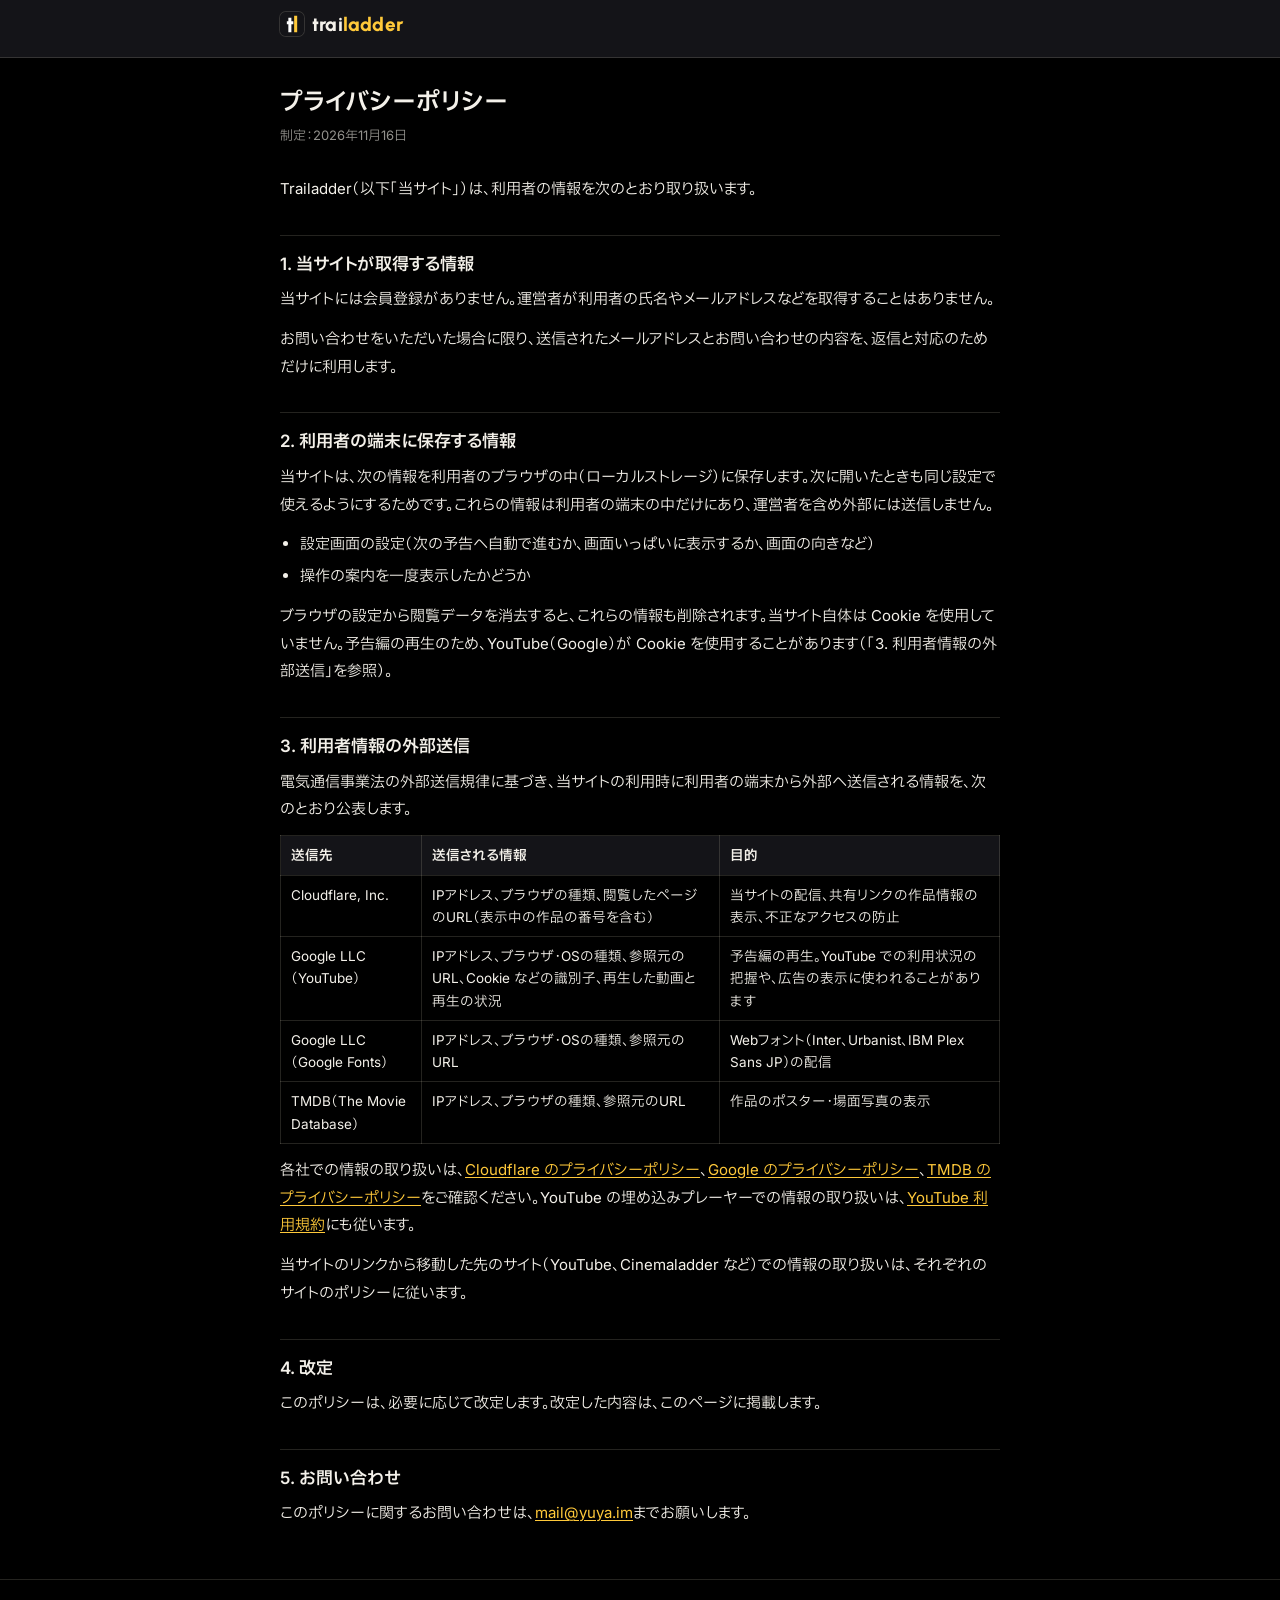
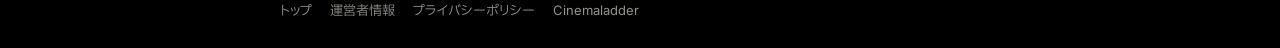
==== privacy.html @ 7262dae5 "運営者情報（/about）とプライバシーポリシー（/privacy）を追加し、設定画面の一番下からリンク cinemaladder の about・privacy を下敷きに、trailadder に" ====
<!DOCTYPE html>
<html lang="ja">
<head>
<meta charset="utf-8">
<meta name="viewport" content="width=device-width,initial-scale=1,viewport-fit=cover">
<title>プライバシーポリシー - Trailadder</title>
<meta name="description" content="Trailadder（トレイラダー）のプライバシーポリシーです。端末に保存する情報と、外部に送信される情報を説明しています。">
<link rel="canonical" href="https://trailadder.com/privacy">
<link rel="icon" href="/icons/icon.svg" type="image/svg+xml">
<link rel="apple-touch-icon" href="/icons/icon-180.png">
<meta name="theme-color" content="#000000">
<link rel="preconnect" href="https://fonts.googleapis.com">
<link rel="preconnect" href="https://fonts.gstatic.com" crossorigin>
<link rel="stylesheet" href="https://fonts.googleapis.com/css2?family=Inter:wght@400;500;600&amp;family=Urbanist:wght@800&amp;family=IBM+Plex+Sans+JP:wght@400;500;600&amp;display=swap" media="print" onload="this.media='all'">
<noscript><link rel="stylesheet" href="https://fonts.googleapis.com/css2?family=Inter:wght@400;500;600&amp;family=Urbanist:wght@800&amp;family=IBM+Plex+Sans+JP:wght@400;500;600&amp;display=swap"></noscript>
<link rel="stylesheet" href="/pages.css">
</head>
<body>
<header><div class="wrap"><a class="brand" href="/" aria-label="Trailadder トップへ"><svg class="mark" viewBox="0 0 32 32" aria-hidden="true"><rect width="32" height="32" rx="7" fill="#141418"/><g transform="translate(8.080 27.000) scale(0.01467 -0.01467)"><path fill="#FFFFFF" d="M664 724H484V0H208V724H70V1000H208V1314H484V1000H664Z"/><path fill="#FFC93A" transform="translate(614 0)" d="M120 0V1500H396V0Z"/></g></svg><span>trai<span class="lad">ladder</span></span></a></div></header>
<main class="wrap">
<article>
<h1>プライバシーポリシー</h1>
<p class="lead">制定：2026年11月16日</p>

<p>Trailadder（以下「当サイト」）は、利用者の情報を次のとおり取り扱います。</p>

<h2>1. 当サイトが取得する情報</h2>
<p>当サイトには会員登録がありません。運営者が利用者の氏名やメールアドレスなどを取得することはありません。</p>
<p>お問い合わせをいただいた場合に限り、送信されたメールアドレスとお問い合わせの内容を、返信と対応のためだけに利用します。</p>

<h2>2. 利用者の端末に保存する情報</h2>
<p>当サイトは、次の情報を利用者のブラウザの中（ローカルストレージ）に保存します。次に開いたときも同じ設定で使えるようにするためです。これらの情報は利用者の端末の中だけにあり、運営者を含め外部には送信しません。</p>
<ul>
  <li>設定画面の設定（次の予告へ自動で進むか、画面いっぱいに表示するか、画面の向きなど）</li>
  <li>操作の案内を一度表示したかどうか</li>
</ul>
<p>ブラウザの設定から閲覧データを消去すると、これらの情報も削除されます。当サイト自体は Cookie を使用していません。予告編の再生のため、YouTube（Google）が Cookie を使用することがあります（「3. 利用者情報の外部送信」を参照）。</p>

<h2>3. 利用者情報の外部送信</h2>
<p>電気通信事業法の外部送信規律に基づき、当サイトの利用時に利用者の端末から外部へ送信される情報を、次のとおり公表します。</p>
<div class="tbl"><table>
  <thead><tr><th>送信先</th><th>送信される情報</th><th>目的</th></tr></thead>
  <tbody>
    <tr><td>Cloudflare, Inc.</td><td>IPアドレス、ブラウザの種類、閲覧したページのURL（表示中の作品の番号を含む）</td><td>当サイトの配信、共有リンクの作品情報の表示、不正なアクセスの防止</td></tr>
    <tr><td>Google LLC（YouTube）</td><td>IPアドレス、ブラウザ・OSの種類、参照元のURL、Cookie などの識別子、再生した動画と再生の状況</td><td>予告編の再生。YouTube での利用状況の把握や、広告の表示に使われることがあります</td></tr>
    <tr><td>Google LLC（Google Fonts）</td><td>IPアドレス、ブラウザ・OSの種類、参照元のURL</td><td>Webフォント（Inter、Urbanist、IBM Plex Sans JP）の配信</td></tr>
    <tr><td>TMDB（The Movie Database）</td><td>IPアドレス、ブラウザの種類、参照元のURL</td><td>作品のポスター・場面写真の表示</td></tr>
  </tbody>
</table></div>
<p>各社での情報の取り扱いは、<a href="https://www.cloudflare.com/ja-jp/privacypolicy/" target="_blank" rel="noopener">Cloudflare のプライバシーポリシー</a>、<a href="https://policies.google.com/privacy?hl=ja" target="_blank" rel="noopener">Google のプライバシーポリシー</a>、<a href="https://www.themoviedb.org/privacy-policy" target="_blank" rel="noopener">TMDB のプライバシーポリシー</a>をご確認ください。YouTube の埋め込みプレーヤーでの情報の取り扱いは、<a href="https://www.youtube.com/t/terms" target="_blank" rel="noopener">YouTube 利用規約</a>にも従います。</p>
<p>当サイトのリンクから移動した先のサイト（YouTube、Cinemaladder など）での情報の取り扱いは、それぞれのサイトのポリシーに従います。</p>

<h2>4. 改定</h2>
<p>このポリシーは、必要に応じて改定します。改定した内容は、このページに掲載します。</p>

<h2>5. お問い合わせ</h2>
<p>このポリシーに関するお問い合わせは、<a href="mailto:mail@yuya.im">mail@yuya.im</a>までお願いします。</p>
</article>
</main>
<footer><div class="wrap"><a href="/">トップ</a><a href="/about">運営者情報</a><a href="/privacy">プライバシーポリシー</a><a href="https://cinemaladder.com/" target="_blank" rel="noopener">Cinemaladder</a></div></footer>
</body>
</html>
---- pages.css ----
/* 運営者情報・プライバシーポリシーなど、文章だけのページ用。色はサイト本体（index.html の :root）とそろえる */
:root{
  --bg:#000;--surface:#141418;--fg:#f4f1ea;--muted:rgba(244,241,234,.6);--line:rgba(255,245,220,.14);
  --light:#fff5dc;--bulb:#ffc93a;
  --font0:-apple-system,BlinkMacSystemFont,"Hiragino Sans","Hiragino Kaku Gothic ProN","Yu Gothic UI","Meiryo",sans-serif;
  --font:"Inter","IBM Plex Sans JP",var(--font0);
  --name:"Urbanist","IBM Plex Sans JP",var(--font0);
  color-scheme:dark;
}
html{padding-top:env(safe-area-inset-top,0px);padding-bottom:env(safe-area-inset-bottom,0px);-webkit-text-size-adjust:100%}
body{margin:0;background:var(--bg);color:var(--fg);font:400 15px/1.85 var(--font);font-feature-settings:"palt" 1;text-autospace:normal}
a{color:var(--bulb);text-underline-offset:2px}
:focus-visible{outline:2px solid var(--bulb);outline-offset:2px}
.wrap{max-width:720px;margin:0 auto;padding-left:max(20px,env(safe-area-inset-left));padding-right:max(20px,env(safe-area-inset-right))}
body>header{background:var(--surface);border-bottom:1px solid var(--line)}
body>header .wrap{padding-block:12px}
.brand{display:inline-flex;align-items:center;gap:8px;font:800 19px/1 var(--name);font-feature-settings:inherit;letter-spacing:.01em;color:var(--fg);text-decoration:none}
.brand .lad{color:var(--bulb)}
.brand .mark{width:24px;height:24px;border-radius:6px;box-shadow:0 0 0 1px var(--line)}
main.wrap{padding-block:28px 40px}
h1{font:600 24px/1.3 var(--font);font-feature-settings:inherit;margin:0 0 6px}
.lead{color:var(--muted);font-size:13px;margin:0 0 28px}
h2{font:600 17px/1.5 var(--font);font-feature-settings:inherit;margin:32px 0 8px;padding-top:16px;border-top:1px solid var(--line)}
p,ul{margin:0 0 12px}
ul{padding-left:1.3em}
li{margin:4px 0}
.note{color:var(--muted);font-size:13.5px}
dl{display:grid;grid-template-columns:auto 1fr;gap:6px 18px;margin:0 0 12px}
dt{color:var(--muted)}
dd{margin:0;overflow-wrap:anywhere}
.tbl{overflow-x:auto;margin:0 0 12px;-webkit-overflow-scrolling:touch}
table{border-collapse:collapse;min-width:560px;font-size:13.5px;line-height:1.65}
th,td{border:1px solid var(--line);padding:8px 10px;text-align:left;vertical-align:top}
th{background:var(--surface);font-weight:600}
footer{border-top:1px solid var(--line);font-size:13px}
footer .wrap{display:flex;flex-wrap:wrap;gap:6px 18px;padding-block:18px 26px}
footer a{color:var(--muted);text-decoration:none}
footer a:hover{color:var(--fg)}
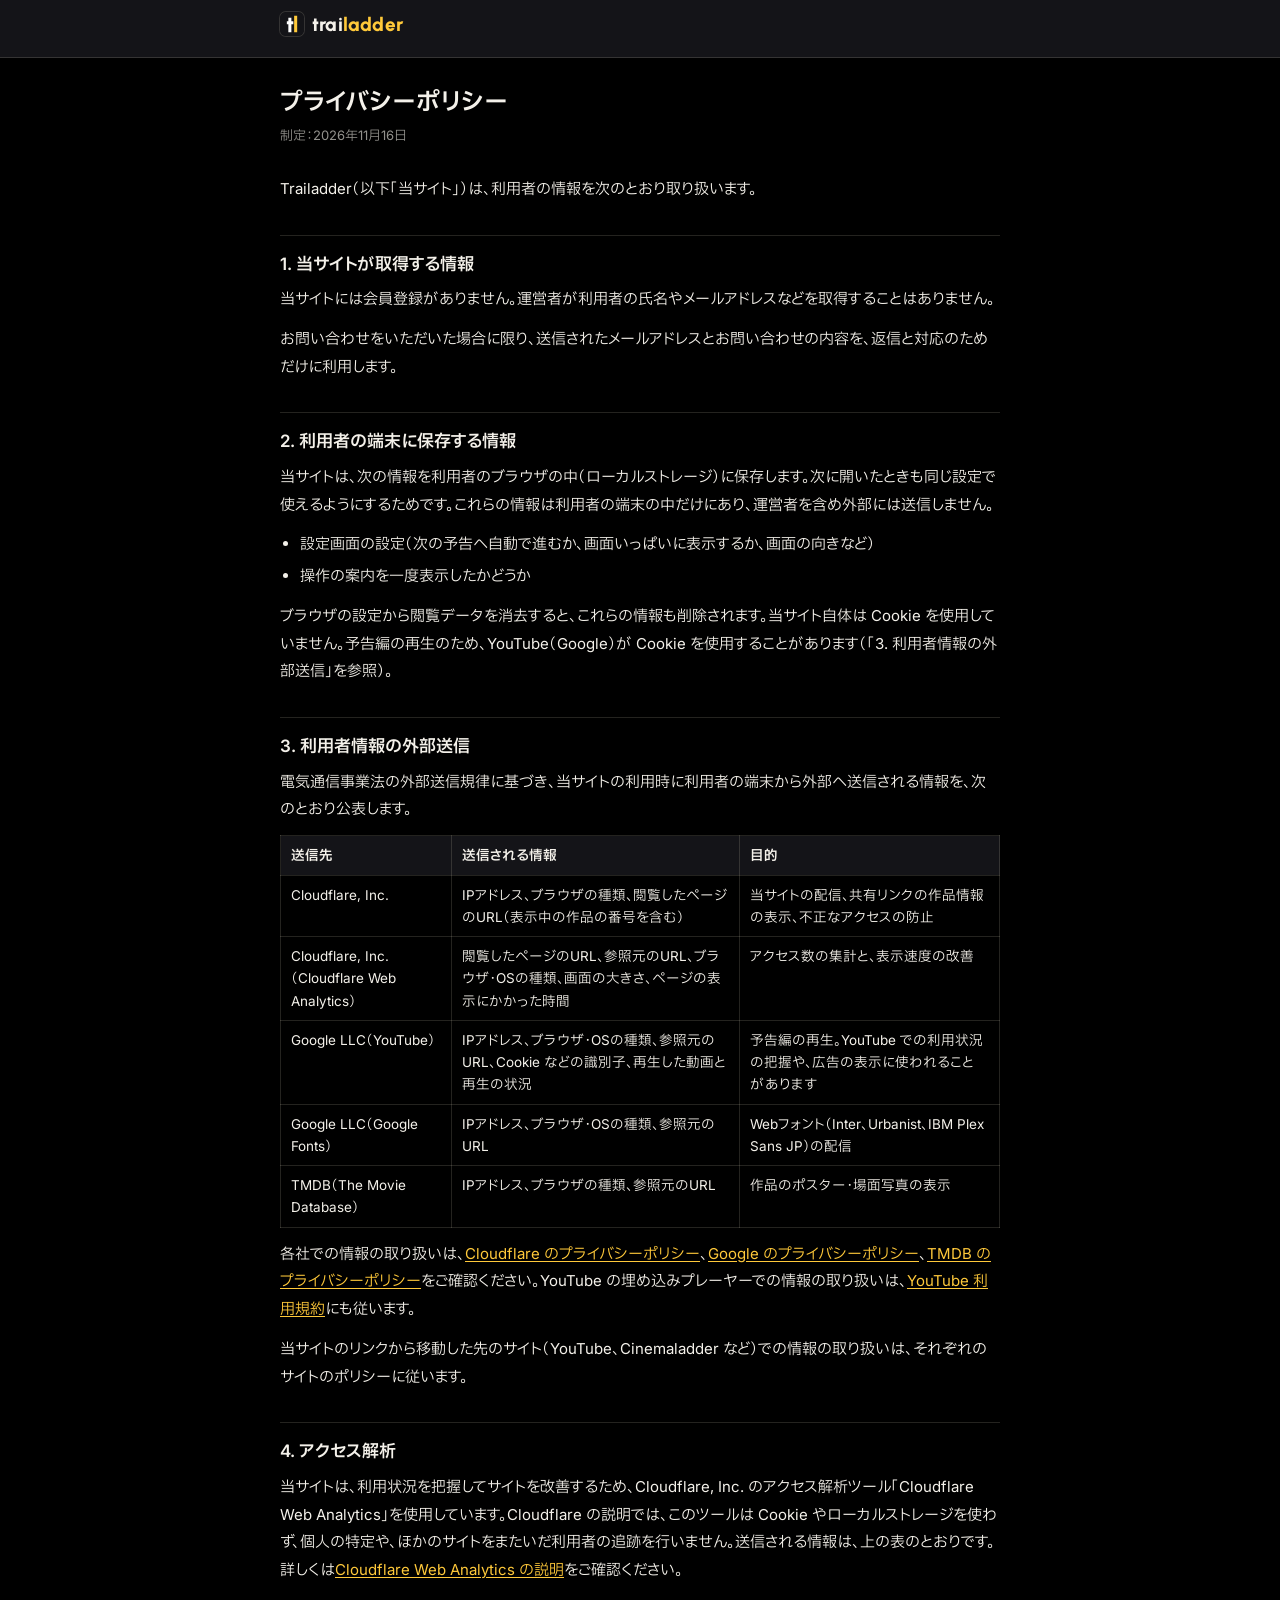
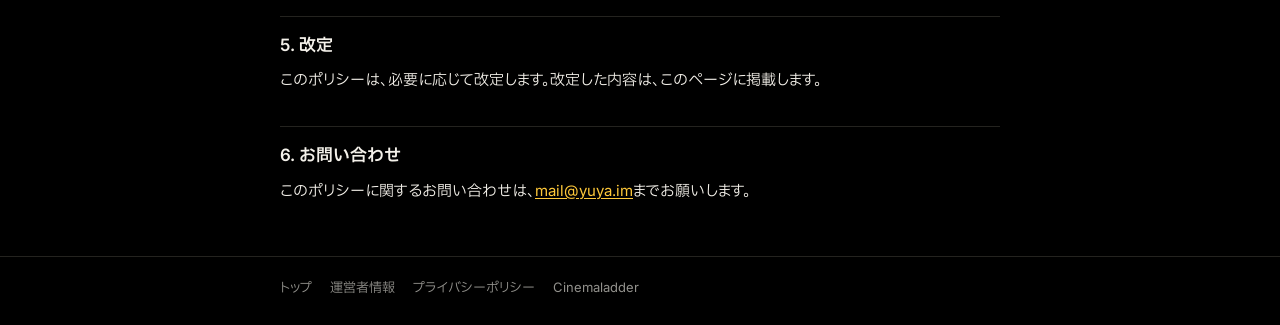
==== commit c2f4de4a: "OGP 画像（B案）／プライバシーポリシーに Cloudflare Web Analytics／最初の表示を速くする - og.png（1200×630、カレンダーの点の案）を置き、トップは summ" ====
--- a/privacy.html
+++ b/privacy.html
@@ -42,6 +42,7 @@
   <thead><tr><th>送信先</th><th>送信される情報</th><th>目的</th></tr></thead>
   <tbody>
     <tr><td>Cloudflare, Inc.</td><td>IPアドレス、ブラウザの種類、閲覧したページのURL（表示中の作品の番号を含む）</td><td>当サイトの配信、共有リンクの作品情報の表示、不正なアクセスの防止</td></tr>
+    <tr><td>Cloudflare, Inc.（Cloudflare Web Analytics）</td><td>閲覧したページのURL、参照元のURL、ブラウザ・OSの種類、画面の大きさ、ページの表示にかかった時間</td><td>アクセス数の集計と、表示速度の改善</td></tr>
     <tr><td>Google LLC（YouTube）</td><td>IPアドレス、ブラウザ・OSの種類、参照元のURL、Cookie などの識別子、再生した動画と再生の状況</td><td>予告編の再生。YouTube での利用状況の把握や、広告の表示に使われることがあります</td></tr>
     <tr><td>Google LLC（Google Fonts）</td><td>IPアドレス、ブラウザ・OSの種類、参照元のURL</td><td>Webフォント（Inter、Urbanist、IBM Plex Sans JP）の配信</td></tr>
     <tr><td>TMDB（The Movie Database）</td><td>IPアドレス、ブラウザの種類、参照元のURL</td><td>作品のポスター・場面写真の表示</td></tr>
@@ -50,10 +51,13 @@
 <p>各社での情報の取り扱いは、<a href="https://www.cloudflare.com/ja-jp/privacypolicy/" target="_blank" rel="noopener">Cloudflare のプライバシーポリシー</a>、<a href="https://policies.google.com/privacy?hl=ja" target="_blank" rel="noopener">Google のプライバシーポリシー</a>、<a href="https://www.themoviedb.org/privacy-policy" target="_blank" rel="noopener">TMDB のプライバシーポリシー</a>をご確認ください。YouTube の埋め込みプレーヤーでの情報の取り扱いは、<a href="https://www.youtube.com/t/terms" target="_blank" rel="noopener">YouTube 利用規約</a>にも従います。</p>
 <p>当サイトのリンクから移動した先のサイト（YouTube、Cinemaladder など）での情報の取り扱いは、それぞれのサイトのポリシーに従います。</p>
 
-<h2>4. 改定</h2>
+<h2>4. アクセス解析</h2>
+<p>当サイトは、利用状況を把握してサイトを改善するため、Cloudflare, Inc. のアクセス解析ツール「Cloudflare Web Analytics」を使用しています。Cloudflare の説明では、このツールは Cookie やローカルストレージを使わず、個人の特定や、ほかのサイトをまたいだ利用者の追跡を行いません。送信される情報は、上の表のとおりです。詳しくは<a href="https://www.cloudflare.com/ja-jp/web-analytics/" target="_blank" rel="noopener">Cloudflare Web Analytics の説明</a>をご確認ください。</p>
+
+<h2>5. 改定</h2>
 <p>このポリシーは、必要に応じて改定します。改定した内容は、このページに掲載します。</p>
 
-<h2>5. お問い合わせ</h2>
+<h2>6. お問い合わせ</h2>
 <p>このポリシーに関するお問い合わせは、<a href="mailto:mail@yuya.im">mail@yuya.im</a>までお願いします。</p>
 </article>
 </main>
